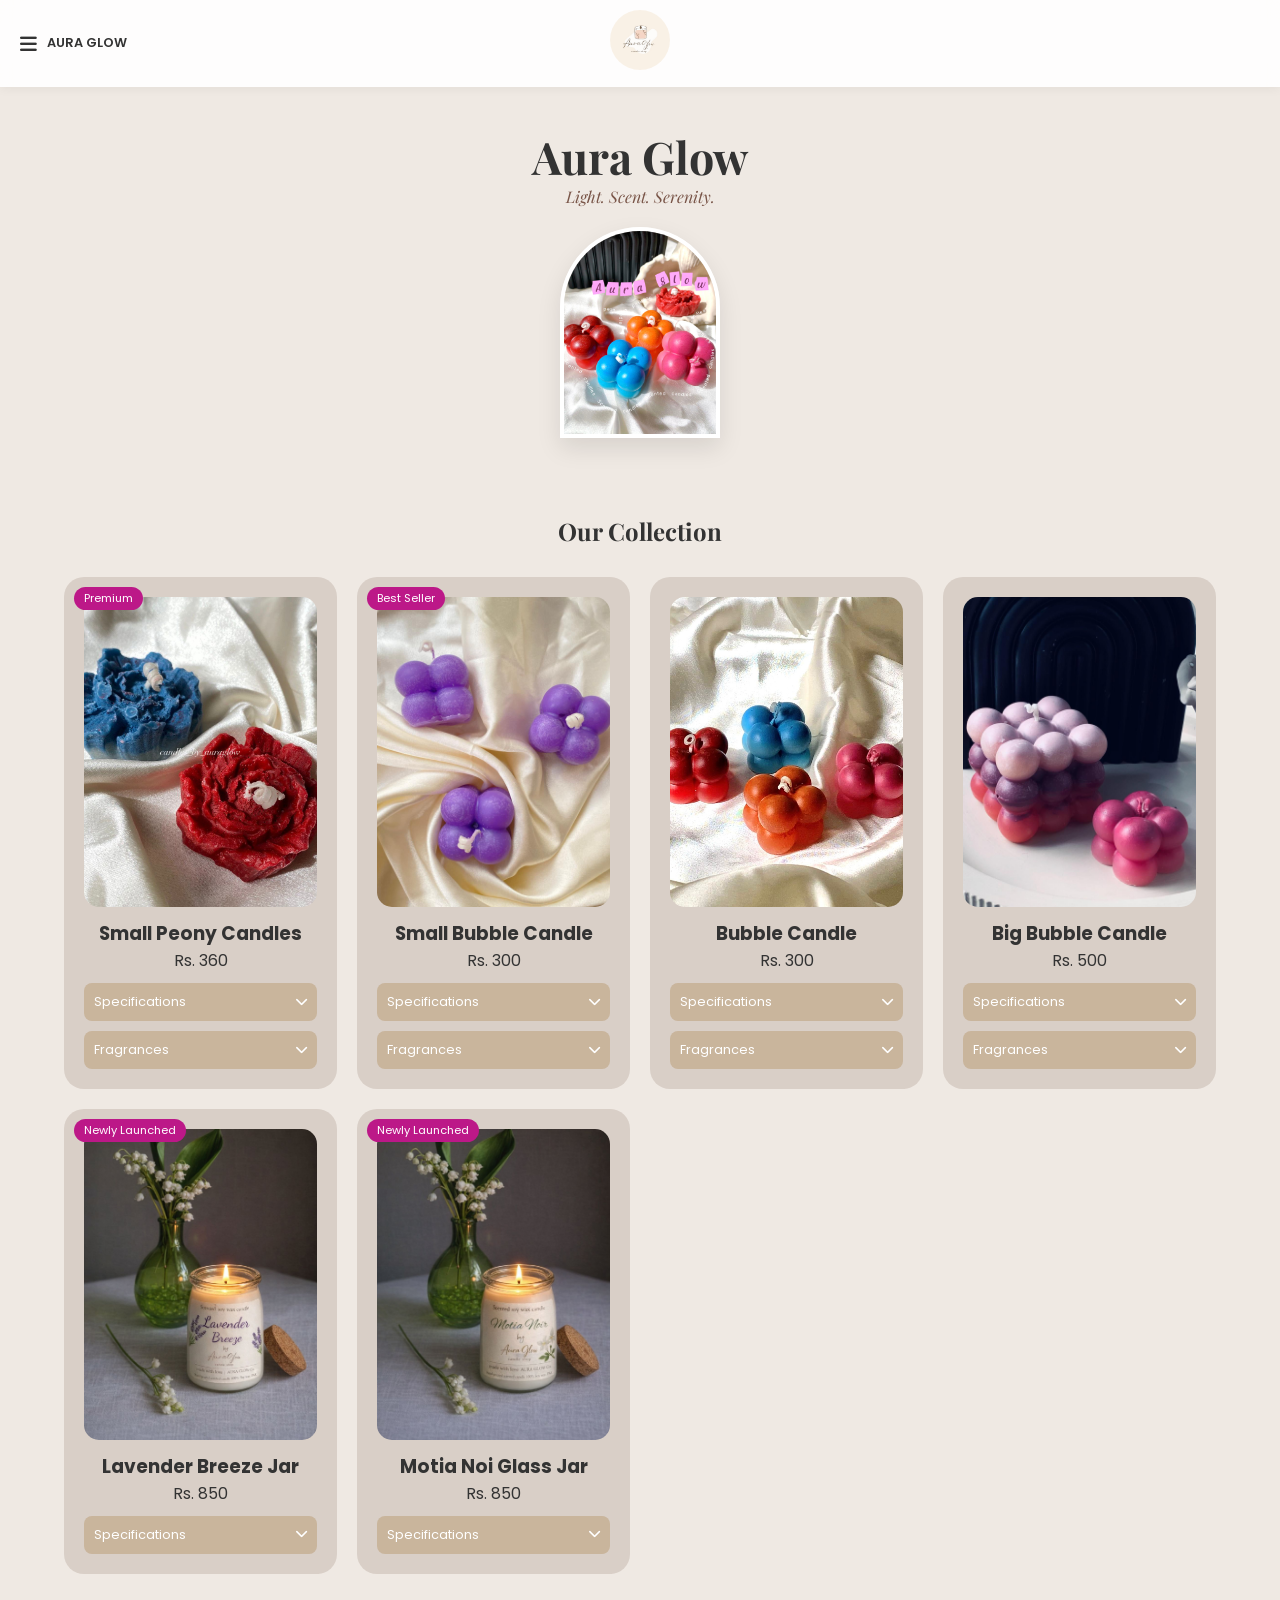
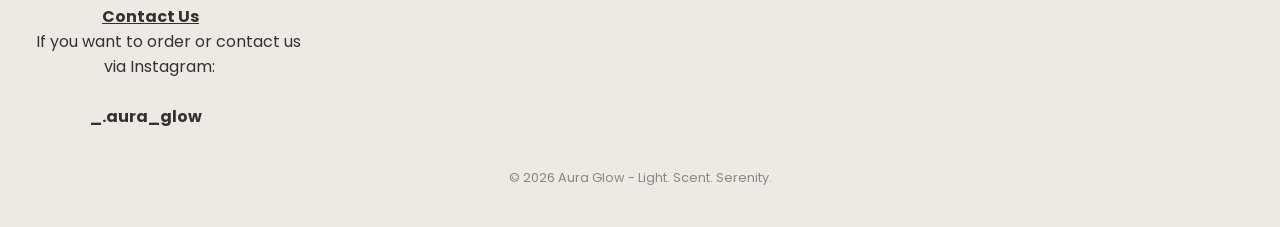
==== index.html @ 38834347 "Add files via upload" ====
<!DOCTYPE html>
<html lang="en">
<head>
    <meta charset="UTF-8">
    <meta name="viewport" content="width=device-width, initial-scale=1.0, maximum-scale=1.0, user-scalable=no">
    <title>Aura Glow | Premium Handcrafted Candles</title>

    <link rel="stylesheet" href="https://cdnjs.cloudflare.com/ajax/libs/font-awesome/6.0.0/css/all.min.css">
    <link rel="stylesheet" href="style.css">
    <link rel="stylesheet" href="animations.css">

    <link href="https://fonts.googleapis.com/css2?family=Playfair+Display&family=Poppins:wght@300;400;600&display=swap" rel="stylesheet">
</head>

<body>

<header class="main-header">
    <div class="nav-left">
        <i class="fas fa-bars menu-icon"></i>
        <span class="nav-text">Aura Glow</span>
    </div>

    <div class="logo-container">
        <img src="./AURA GLOW LOGO .jpg" alt="Aura Glow Logo" class="main-logo">
    </div>

    <div class="nav-right"></div>
</header>

<!-- HERO -->
<section class="hero slide-up">
    <div class="hero-content">
        <h1>Aura Glow</h1>
        <p class="slogan-text">Light. Scent. Serenity.</p>

        <div class="special-animation-wrapper">
            <img src="./Animation Image .jpg" alt="Aura Glow Aesthetic" class="floating-img">
        </div>
    </div>
</section>

<!-- PRODUCTS -->
<section class="products">
    <h2 class="section-title">Our Collection</h2>

    <div class="grid-container">

        <div class="product-card fade-in">
            <span class="badge">Premium</span>
            <div class="img-box"><img src="./IMG-1.jpg" alt=""></div>
            <h3>Small Peony Candles</h3>
            <p class="price">Rs. 360</p>

            <div class="details-dropdown">
                <button class="drop-btn">Specifications <i class="fas fa-chevron-down"></i></button>
                <div class="drop-content"><p>Handcrafted with pure soy wax and premium oils.</p></div>
            </div>

            <div class="details-dropdown">
                <button class="drop-btn">Fragrances <i class="fas fa-chevron-down"></i></button>
                <div class="drop-content"><ul><li>Lavender, Vanilla, Motia, Rose, Oud</li></ul></div>
            </div>
        </div>

        <div class="product-card fade-in">
            <span class="badge">Best Seller</span>
            <div class="img-box"><img src="./IMG-2.jpg"></div>
            <h3>Small Bubble Candle</h3>
            <p class="price">Rs. 300</p>

            <div class="details-dropdown">
                <button class="drop-btn">Specifications <i class="fas fa-chevron-down"></i></button>
                <div class="drop-content"><p>Aesthetic decor candle made with soy wax blend.</p></div>
            </div>

            <div class="details-dropdown">
                <button class="drop-btn">Fragrances <i class="fas fa-chevron-down"></i></button>
                <div class="drop-content"><ul><li>Lavender, Vanilla, Motia, Rose, Oud</li></ul></div>
            </div>
        </div>

        <div class="product-card fade-in">
            <div class="img-box"><img src="./IMG-3.jpg"></div>
            <h3>Bubble Candle</h3>
            <p class="price">Rs. 300</p>

            <div class="details-dropdown">
                <button class="drop-btn">Specifications <i class="fas fa-chevron-down"></i></button>
                <div class="drop-content"><p>Beautifully colored and scented with high quality oils.</p></div>
            </div>

            <div class="details-dropdown">
                <button class="drop-btn">Fragrances <i class="fas fa-chevron-down"></i></button>
                <div class="drop-content"><ul><li>Lavender, Vanilla, Motia, Rose, Oud</li></ul></div>
            </div>
        </div>

        <div class="product-card fade-in">
            <div class="img-box"><img src="./IMG-4.jpg"></div>
            <h3>Big Bubble Candle</h3>
            <p class="price">Rs. 500</p>

            <div class="details-dropdown">
                <button class="drop-btn">Specifications <i class="fas fa-chevron-down"></i></button>
                <div class="drop-content"><p>Large statement piece made with eco-friendly soy wax.</p></div>
            </div>

            <div class="details-dropdown">
                <button class="drop-btn">Fragrances <i class="fas fa-chevron-down"></i></button>
                <div class="drop-content"><ul><li>Lavender, Vanilla, Motia, Rose, Oud</li></ul></div>
            </div>
        </div>

        <div class="product-card fade-in">
            <span class="badge">Newly Launched</span>
            <div class="img-box"><img src="./IMG - 5.jpg"></div>
            <h3>Lavender Breeze Jar</h3>
            <p class="price">Rs. 850</p>

            <div class="details-dropdown">
                <button class="drop-btn">Specifications <i class="fas fa-chevron-down"></i></button>
                <div class="drop-content"><p>Aromatic jar candle for long-lasting relaxation.</p></div>
            </div>
        </div>

        <div class="product-card fade-in">
            <span class="badge">Newly Launched</span>
            <div class="img-box"><img src="./IMG-6.jpg"></div>
            <h3>Motia Noi Glass Jar</h3>
            <p class="price">Rs. 850</p>

            <div class="details-dropdown">
                <button class="drop-btn">Specifications <i class="fas fa-chevron-down"></i></button>
                <div class="drop-content"><p>Traditional floral scent in a premium glass jar.</p></div>
            </div>
        </div>

    </div>
</section>

<!-- CONTACT SIDE -->
<div class="contact-side-box">
    <pre><h4>                                  <u>Contact Us</u></h4><p>         If you want to order or contact us
                          via Instagram:</p>
<strong>                              _.aura_glow</strong></pre>
</div>

<footer>
    <p>&copy; 2026 Aura Glow - Light. Scent. Serenity.</p>
</footer>

<script src="script.js"></script>
</body>
</html>
---- style.css ----
:root {
    --bg: #EFE9E3;
    --card: #D9CFC7;
    --accent: #C9B59C;
    --dark: #333;
}

* { margin:0; padding:0; box-sizing:border-box; font-family:'Poppins', sans-serif; }

body { background: var(--bg); color: var(--dark); overflow-x:hidden; }

.main-header { display: flex; justify-content: space-between; align-items: center; padding: 10px 20px; background: rgba(255,255,255,0.9); position: sticky; top:0; z-index:1000; backdrop-filter: blur(10px); box-shadow:0 2px 10px rgba(0,0,0,0.05); }

.nav-left, .nav-right { flex: 1; display: flex; align-items: center; }
.nav-right { justify-content:flex-end; }

.menu-icon { font-size:1.2rem; margin-right:10px; cursor:pointer; }
.nav-text { font-size:0.8rem; font-weight:600; text-transform:uppercase; }
.main-logo { max-width:60px; border-radius:50%; }

.cart-trigger { position: relative; font-size:1.4rem; cursor:pointer; }
#cart-count { background:#bc1888; color:#fff; font-size:0.6rem; padding:2px 6px; border-radius:10px; position:absolute; top:-5px; right:-8px; }

.hero { padding: 40px 20px; text-align:center; }
.hero h1 { font-family:'Playfair Display'; font-size:2.8rem; }
.slogan-text { font-family:'Playfair Display'; font-style:italic; color:#795548; font-size:1rem; }
.floating-img { width:160px; border-radius:80px 80px 0 0; border:4px solid #fff; margin-top:20px; box-shadow:0 10px 25px rgba(0,0,0,0.1); animation: float 3.5s ease-in-out infinite; }

.products { padding:30px 5%; }
.section-title { text-align:center; margin-bottom:30px; font-family:'Playfair Display'; }

.grid-container { display:grid; grid-template-columns: repeat(auto-fit, minmax(250px,1fr)); gap:20px; }

.product-card { background: var(--card); padding:20px; border-radius:20px; text-align:center; position:relative; }
.badge { position:absolute; top:10px; left:10px; background:#bc1888; color:#fff; font-size:0.7rem; padding:3px 10px; border-radius:15px; }

/* IMAGE FIX */
.img-box { width:100%; aspect-ratio:3/4; overflow:hidden; border-radius:15px; margin-bottom:12px; }
.img-box img { width:100%; height:100%; object-fit:cover; display:block; }

.drop-btn { width:100%; background: var(--accent); border:none; color:#fff; padding:10px; border-radius:8px; margin-top:10px; cursor:pointer; font-size:0.8rem; display:flex; justify-content:space-between; align-items:center; }
.drop-content { display:none; background: rgba(255,255,255,0.4); padding:10px; border-radius:8px; font-size:0.8rem; text-align:left; margin-top:5px; }

.add-to-cart-btn { width:100%; background: var(--dark); color:#fff; border:none; padding:12px; border-radius:8px; font-weight:600; cursor:pointer; margin-top:12px; }

.cart-sidebar { position:fixed; right:-100%; top:0; width:320px; height:100%; background:#fff; z-index:2000; transition:0.4s; padding:25px; display:flex; flex-direction:column; }
.cart-sidebar.active { right:0; }
.cart-header { display:flex; justify-content:space-between; border-bottom:1px solid #eee; padding-bottom:15px; align-items:center; }
.cart-body { flex:1; overflow-y:auto; padding:20px 0; }
.cart-item { display:flex; justify-content:space-between; margin-bottom:15px; font-size:0.9rem; border-bottom:1px solid #f9f9f9; padding-bottom:5px; }
.checkout-btn { width:100%; background:linear-gradient(45deg,#f09433,#bc1888); color:#fff; border:none; padding:15px; border-radius:10px; font-weight:bold; cursor:pointer; }

.insta-btn-float { position:fixed; bottom:20px; right:20px; background:linear-gradient(45deg,#f09433,#dc2743,#bc1888); color:#fff; padding:12px 20px; border-radius:30px; display:flex; align-items:center; gap:10px; cursor:pointer; z-index:500; box-shadow:0 5px 15px rgba(0,0,0,0.2); }
.float-text { font-weight:600; font-size:0.9rem; }
footer { text-align:center; padding:40px; font-size:0.8rem; color:#888; }

@media (max-width:600px) {
    .grid-container { grid-template-columns:1fr 1fr; gap:12px; }
    .img-box { aspect-ratio:3/4; } /* vertical mobile box */
    .nav-text { display:none; }
}

/* Animations */
@keyframes float { 0%,100%{transform:translateY(0);} 50%{transform:translateY(-15px);} }
---- animations.css ----
/* animations.css */
.fade-in { opacity: 0; transform: translateY(20px); transition: 0.7s ease-out; }
.fade-in.appear { opacity: 1; transform: translateY(0); }

.slide-up { animation: slideUp 0.8s ease-out forwards; }
@keyframes slideUp { from { opacity: 0; transform: translateY(30px); } to { opacity: 1; transform: translateY(0); } }

.floating-img { animation: float 3.5s ease-in-out infinite; }
@keyframes float { 0%, 100% { transform: translateY(0); } 50% { transform: translateY(-15px); } }
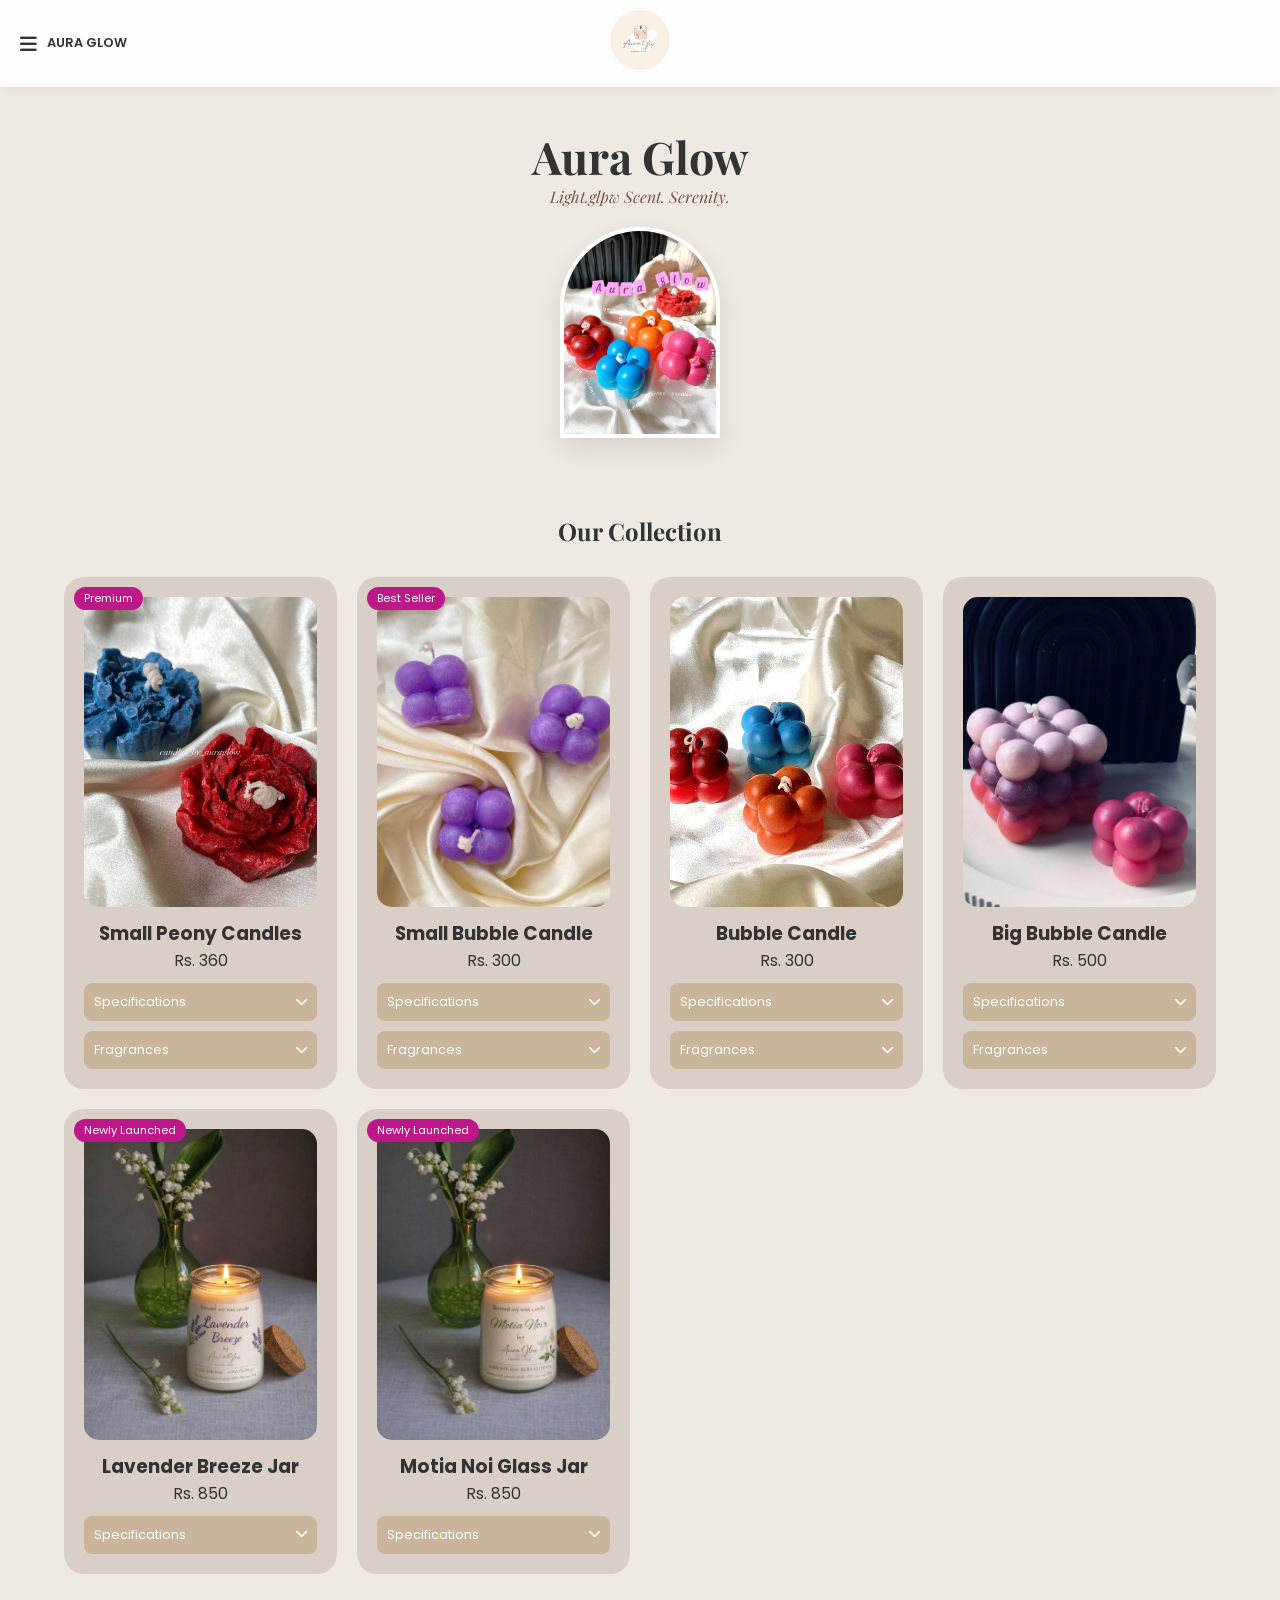
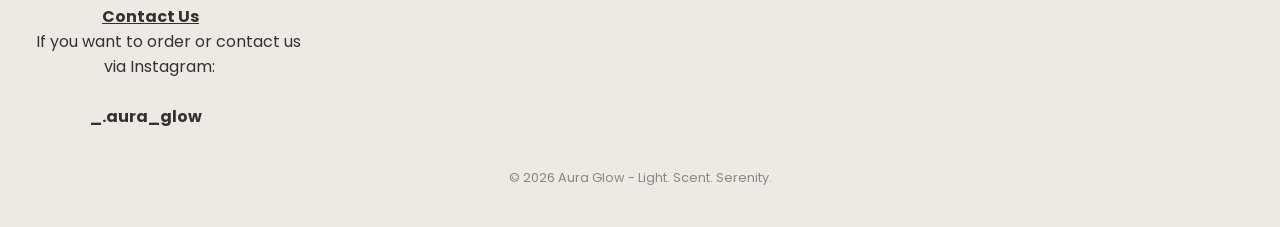
==== commit fb0cd443: "Update index.html" ====
--- a/index.html
+++ b/index.html
@@ -31,7 +31,7 @@
 <section class="hero slide-up">
     <div class="hero-content">
         <h1>Aura Glow</h1>
-        <p class="slogan-text">Light. Scent. Serenity.</p>
+        <p class="slogan-text">Light.glpw Scent. Serenity.</p>
 
         <div class="special-animation-wrapper">
             <img src="./Animation Image .jpg" alt="Aura Glow Aesthetic" class="floating-img">
@@ -151,4 +151,4 @@
 
 <script src="script.js"></script>
 </body>
-</html>+</html>
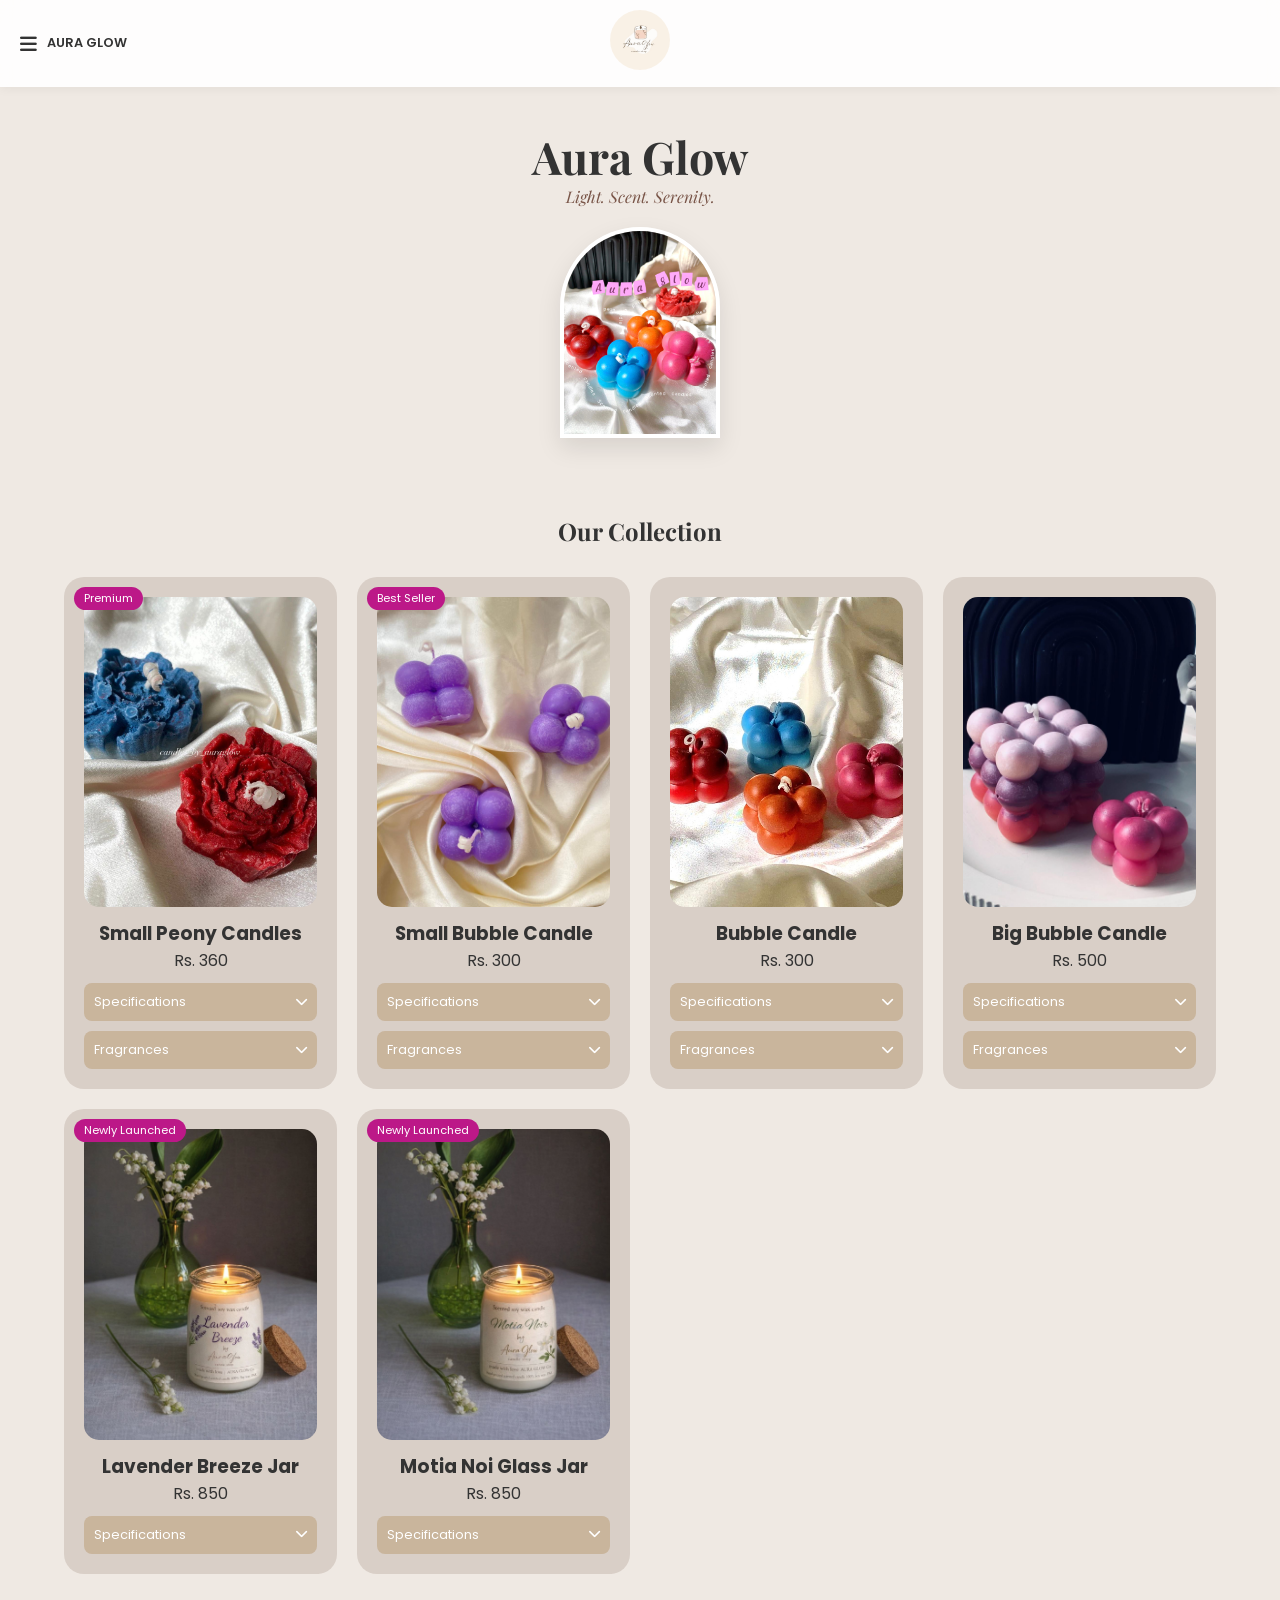
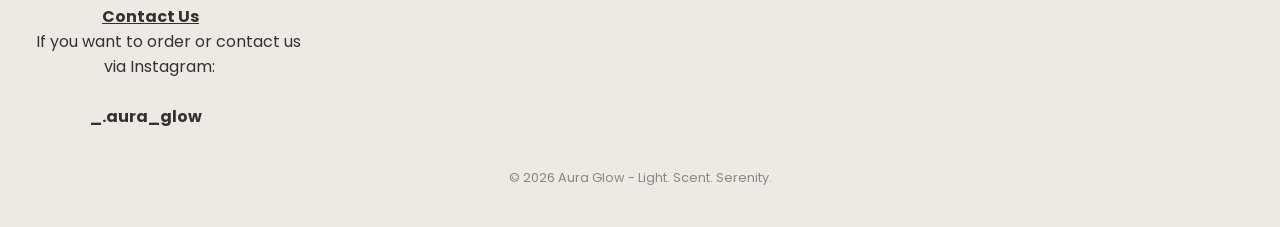
==== commit d875d70f: "Update index.html" ====
--- a/index.html
+++ b/index.html
@@ -31,7 +31,7 @@
 <section class="hero slide-up">
     <div class="hero-content">
         <h1>Aura Glow</h1>
-        <p class="slogan-text">Light.glpw Scent. Serenity.</p>
+        <p class="slogan-text">Light. Scent. Serenity.</p>
 
         <div class="special-animation-wrapper">
             <img src="./Animation Image .jpg" alt="Aura Glow Aesthetic" class="floating-img">
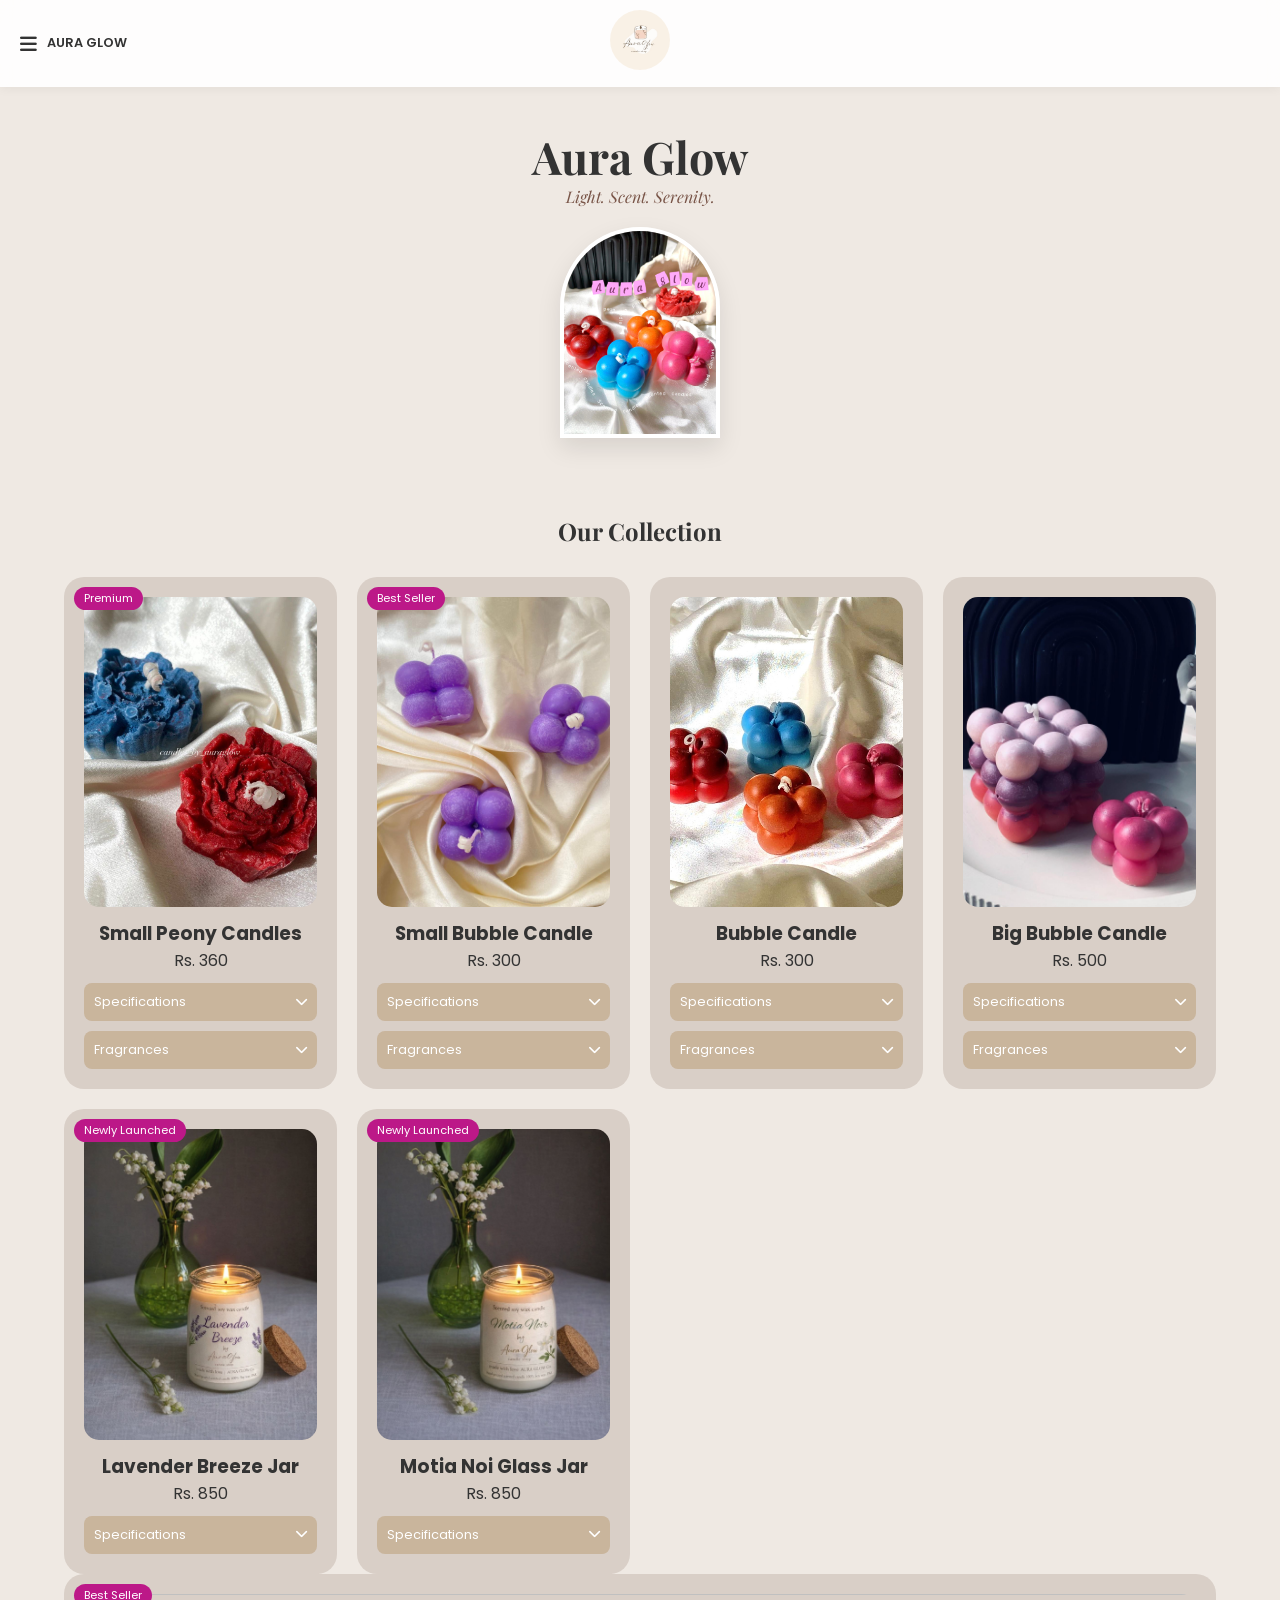
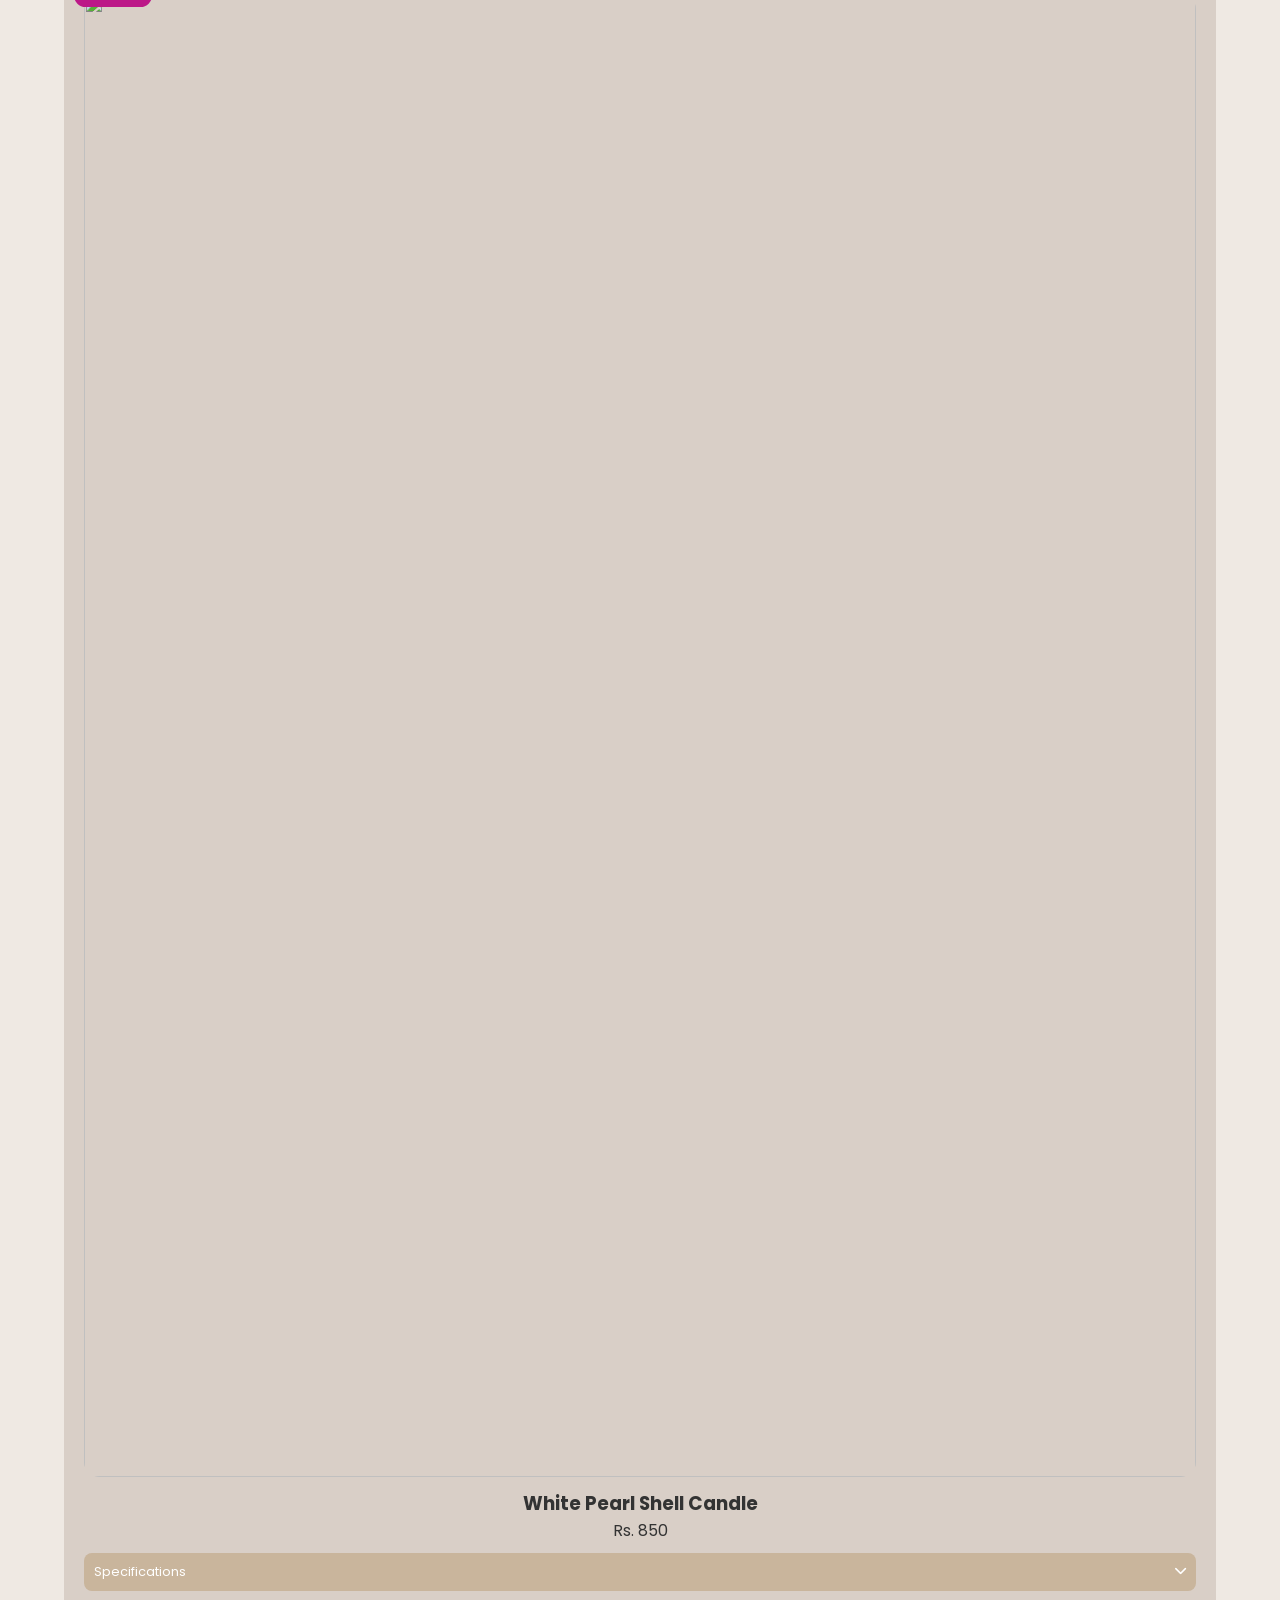
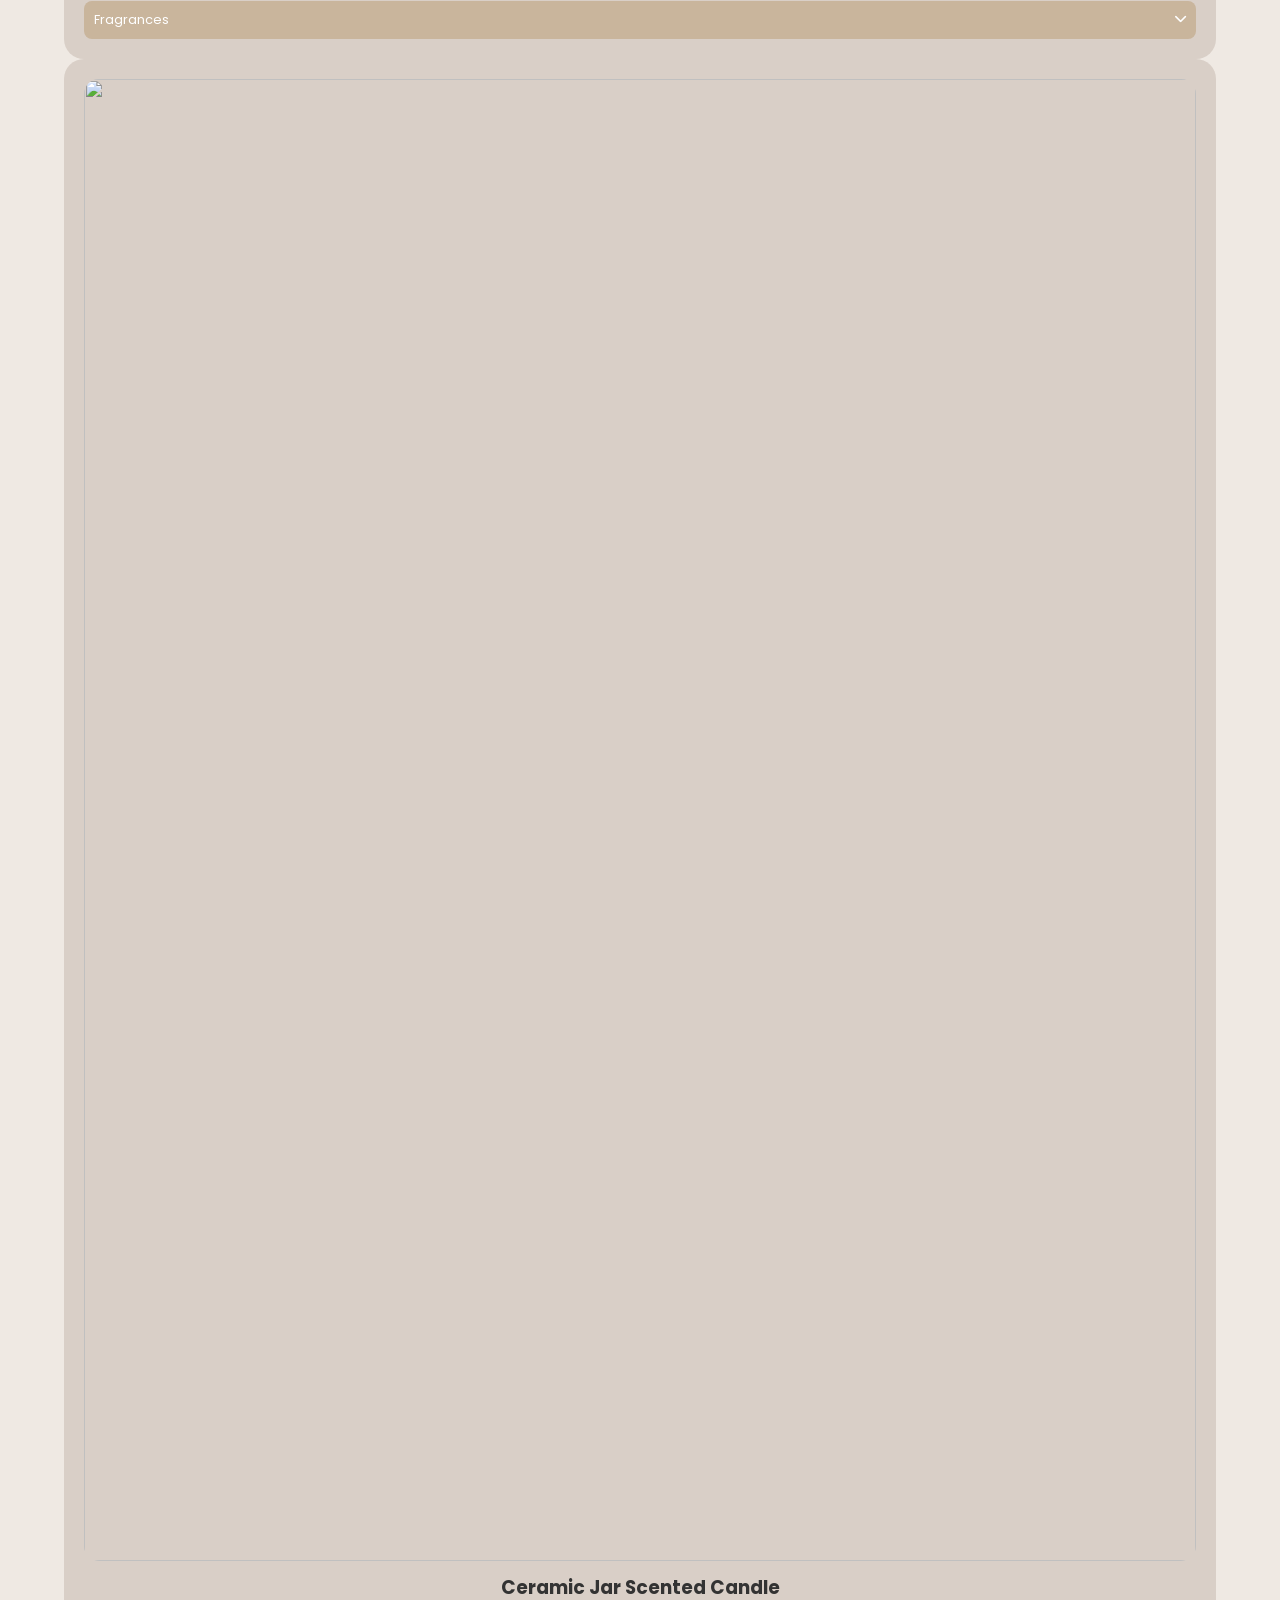
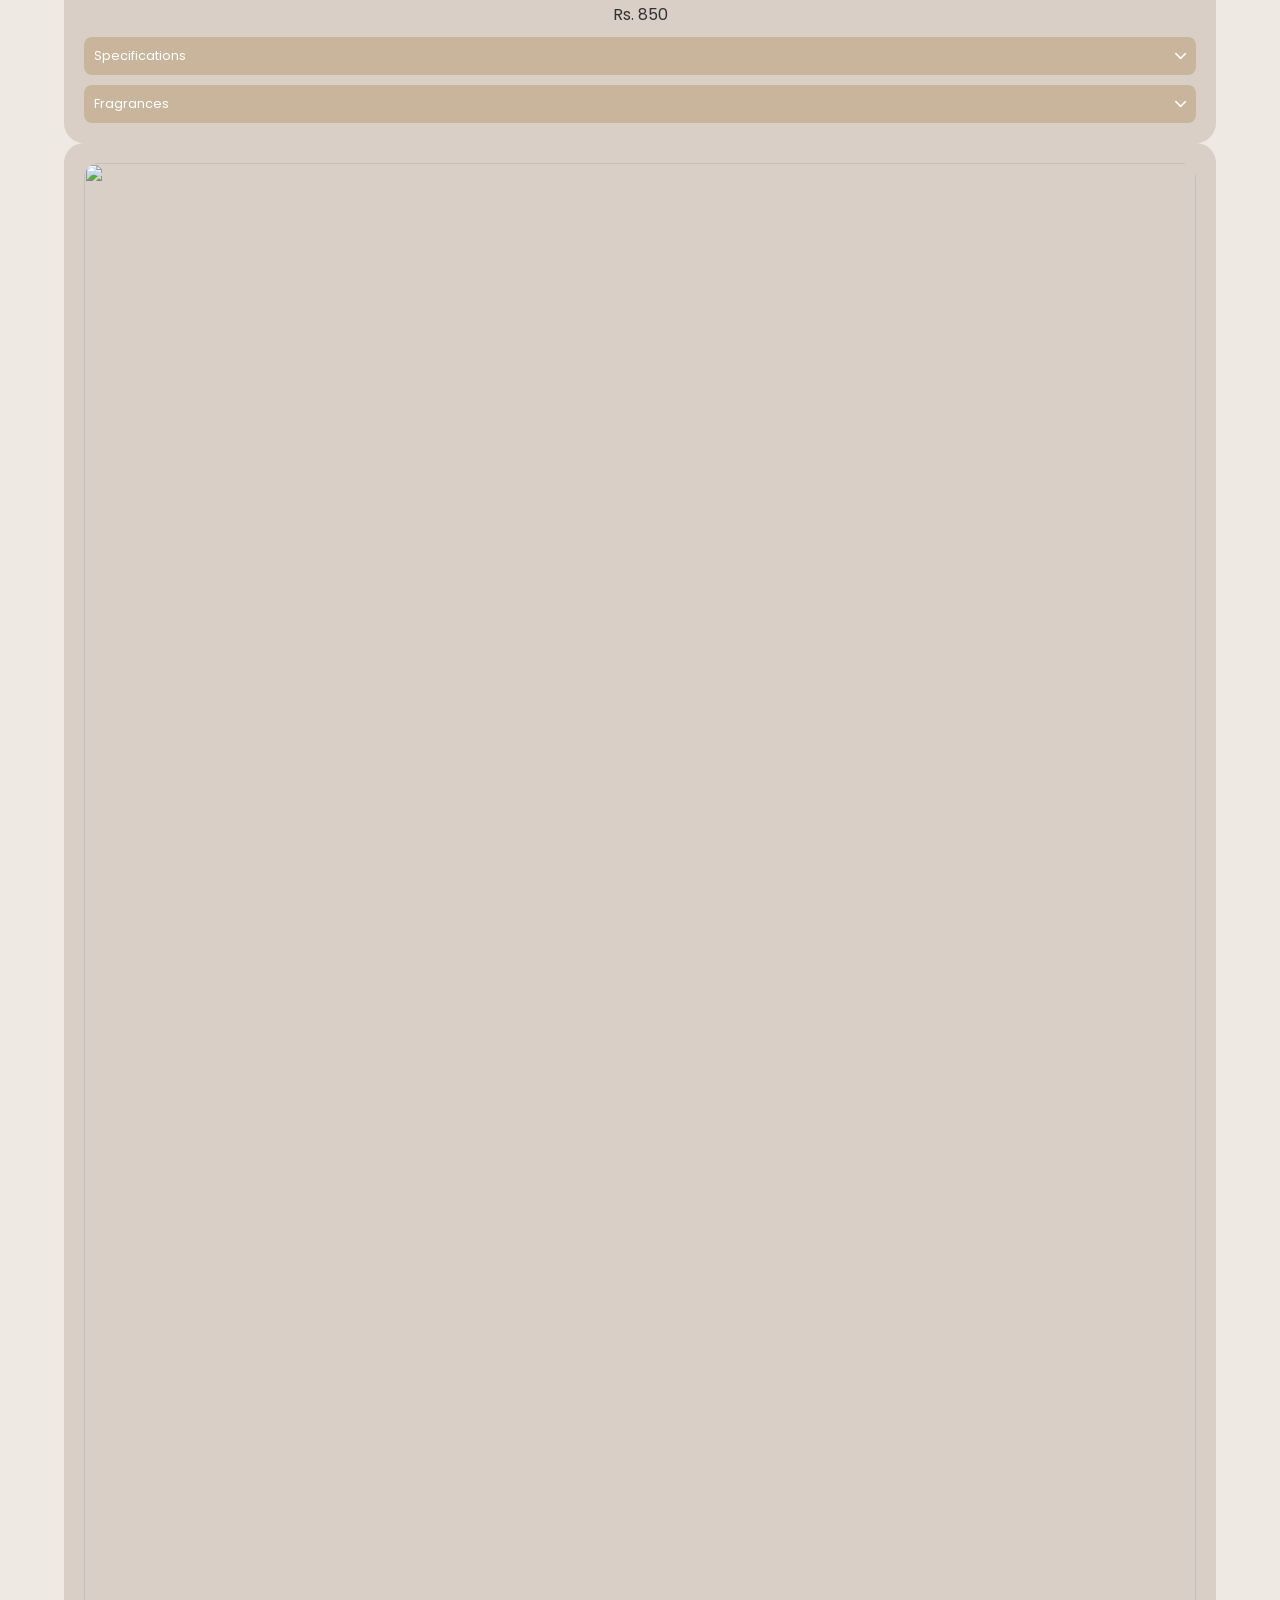
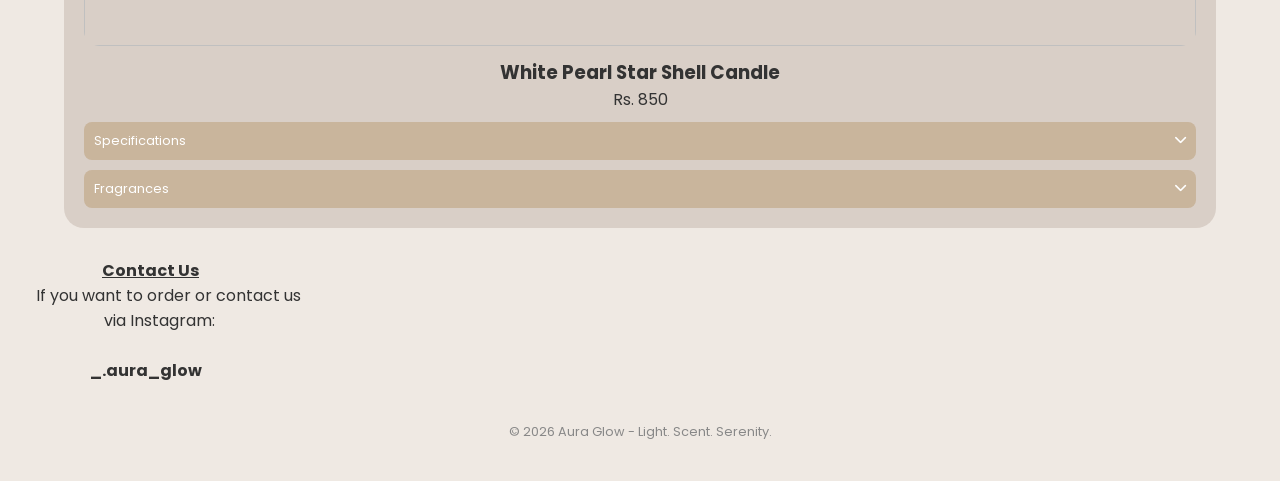
==== commit 0dae9224: "Update index.html" ====
--- a/index.html
+++ b/index.html
@@ -136,6 +136,52 @@
         </div>
 
     </div>
+    <div class="product-card fade-in">
+            <span class="badge">Best Seller</span>
+            <div class="img-box"><img src="./IMGG7.jpg"></div>
+            <h3>White Pearl Shell Candle</h3>
+            <p class="price">Rs. 850</p>
+
+            <div class="details-dropdown">
+                <button class="drop-btn">Specifications <i class="fas fa-chevron-down"></i></button>
+                <div class="drop-content"><p>Handcrafted with pure soy wax and premium oils.</p></div>
+            </div>
+
+            <div class="details-dropdown">
+                <button class="drop-btn">Fragrances <i class="fas fa-chevron-down"></i></button>
+                <div class="drop-content"><ul><li>Lavender, Vanilla, Motia, Rose, Oud</li></ul></div>
+            </div>
+        </div>
+     <div class="product-card fade-in">
+            <div class="img-box"><img src="./IMGG8.jpg"></div>
+            <h3>Ceramic Jar Scented Candle</h3>
+            <p class="price">Rs. 850</p>
+
+            <div class="details-dropdown">
+                <button class="drop-btn">Specifications <i class="fas fa-chevron-down"></i></button>
+                <div class="drop-content"><p>Handcrafted with pure soy wax and premium oils.</p></div>
+            </div>
+
+            <div class="details-dropdown">
+                <button class="drop-btn">Fragrances <i class="fas fa-chevron-down"></i></button>
+                <div class="drop-content"><ul><li>Lavender, Vanilla, Motia, Rose, Oud</li></ul></div>
+            </div>
+        </div>
+     <div class="product-card fade-in">
+            <div class="img-box"><img src="./IMGG9.jpg"></div>
+            <h3>White Pearl Star Shell Candle</h3>
+            <p class="price">Rs. 850</p>
+
+            <div class="details-dropdown">
+                <button class="drop-btn">Specifications <i class="fas fa-chevron-down"></i></button>
+                <div class="drop-content"><p>Handcrafted with pure soy wax and premium oils.</p></div>
+            </div>
+
+            <div class="details-dropdown">
+                <button class="drop-btn">Fragrances <i class="fas fa-chevron-down"></i></button>
+                <div class="drop-content"><ul><li>Lavender, Vanilla, Motia, Rose, Oud</li></ul></div>
+            </div>
+        </div>
 </section>
 
 <!-- CONTACT SIDE -->
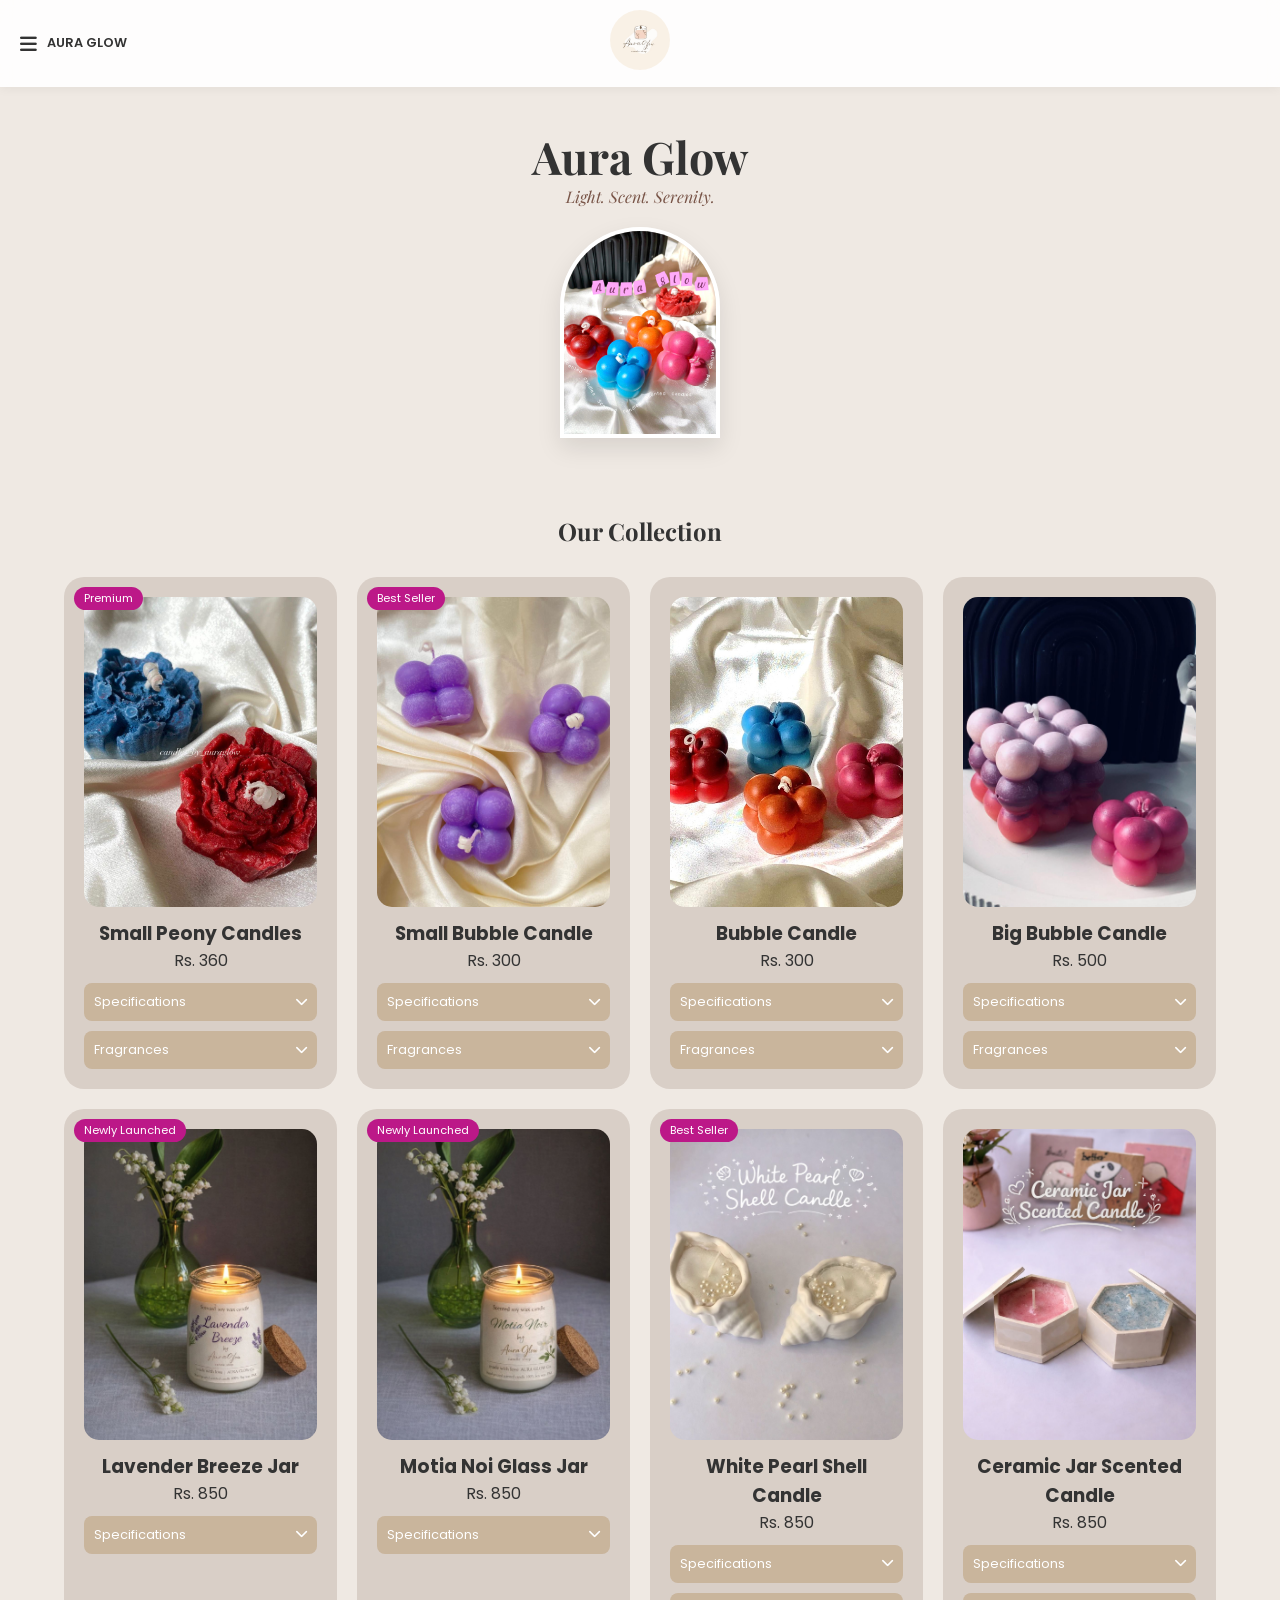
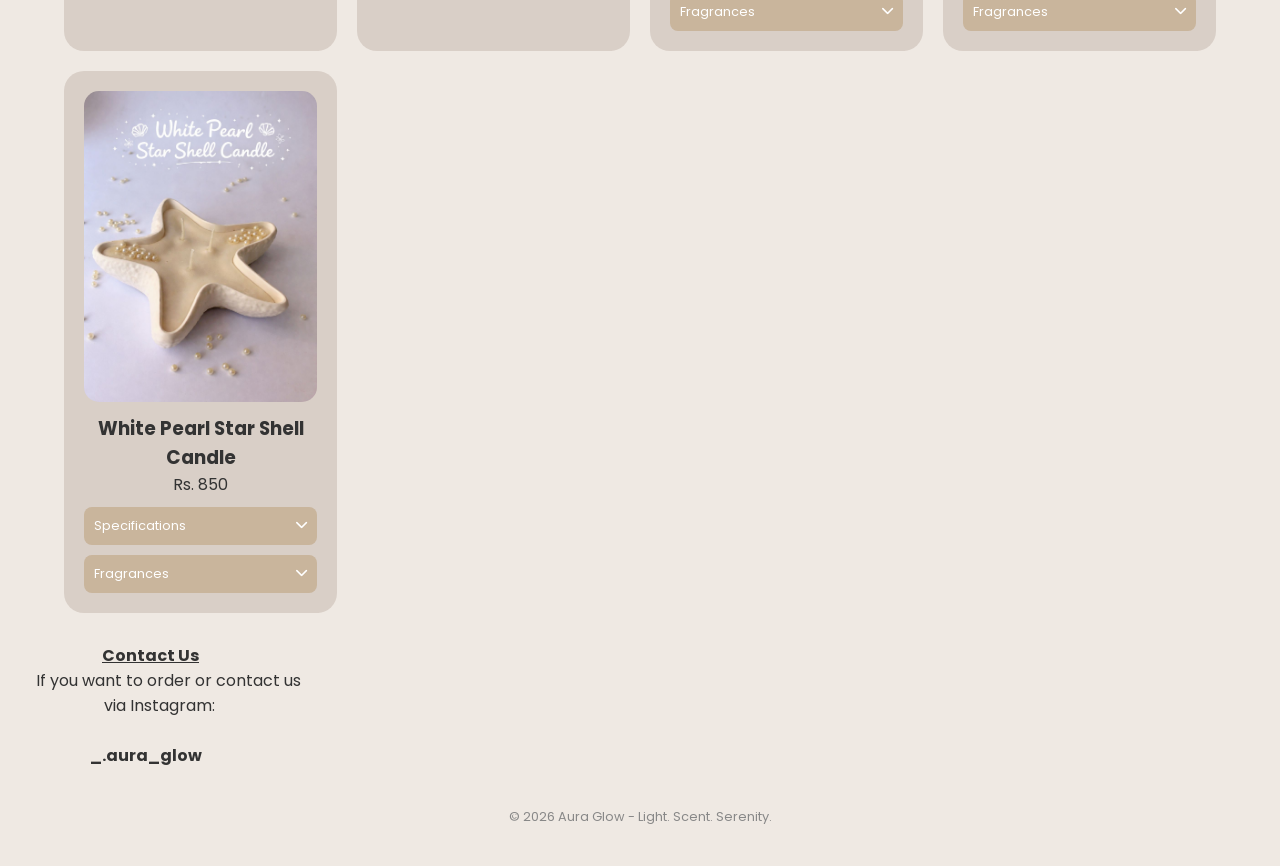
==== commit 5566e041: "Update index.html" ====
--- a/index.html
+++ b/index.html
@@ -134,8 +134,6 @@
                 <div class="drop-content"><p>Traditional floral scent in a premium glass jar.</p></div>
             </div>
         </div>
-
-    </div>
     <div class="product-card fade-in">
             <span class="badge">Best Seller</span>
             <div class="img-box"><img src="./IMGG7.jpg"></div>
@@ -167,6 +165,9 @@
                 <div class="drop-content"><ul><li>Lavender, Vanilla, Motia, Rose, Oud</li></ul></div>
             </div>
         </div>
+
+
+        
      <div class="product-card fade-in">
             <div class="img-box"><img src="./IMGG9.jpg"></div>
             <h3>White Pearl Star Shell Candle</h3>
@@ -182,6 +183,8 @@
                 <div class="drop-content"><ul><li>Lavender, Vanilla, Motia, Rose, Oud</li></ul></div>
             </div>
         </div>
+    </div>
+
 </section>
 
 <!-- CONTACT SIDE -->
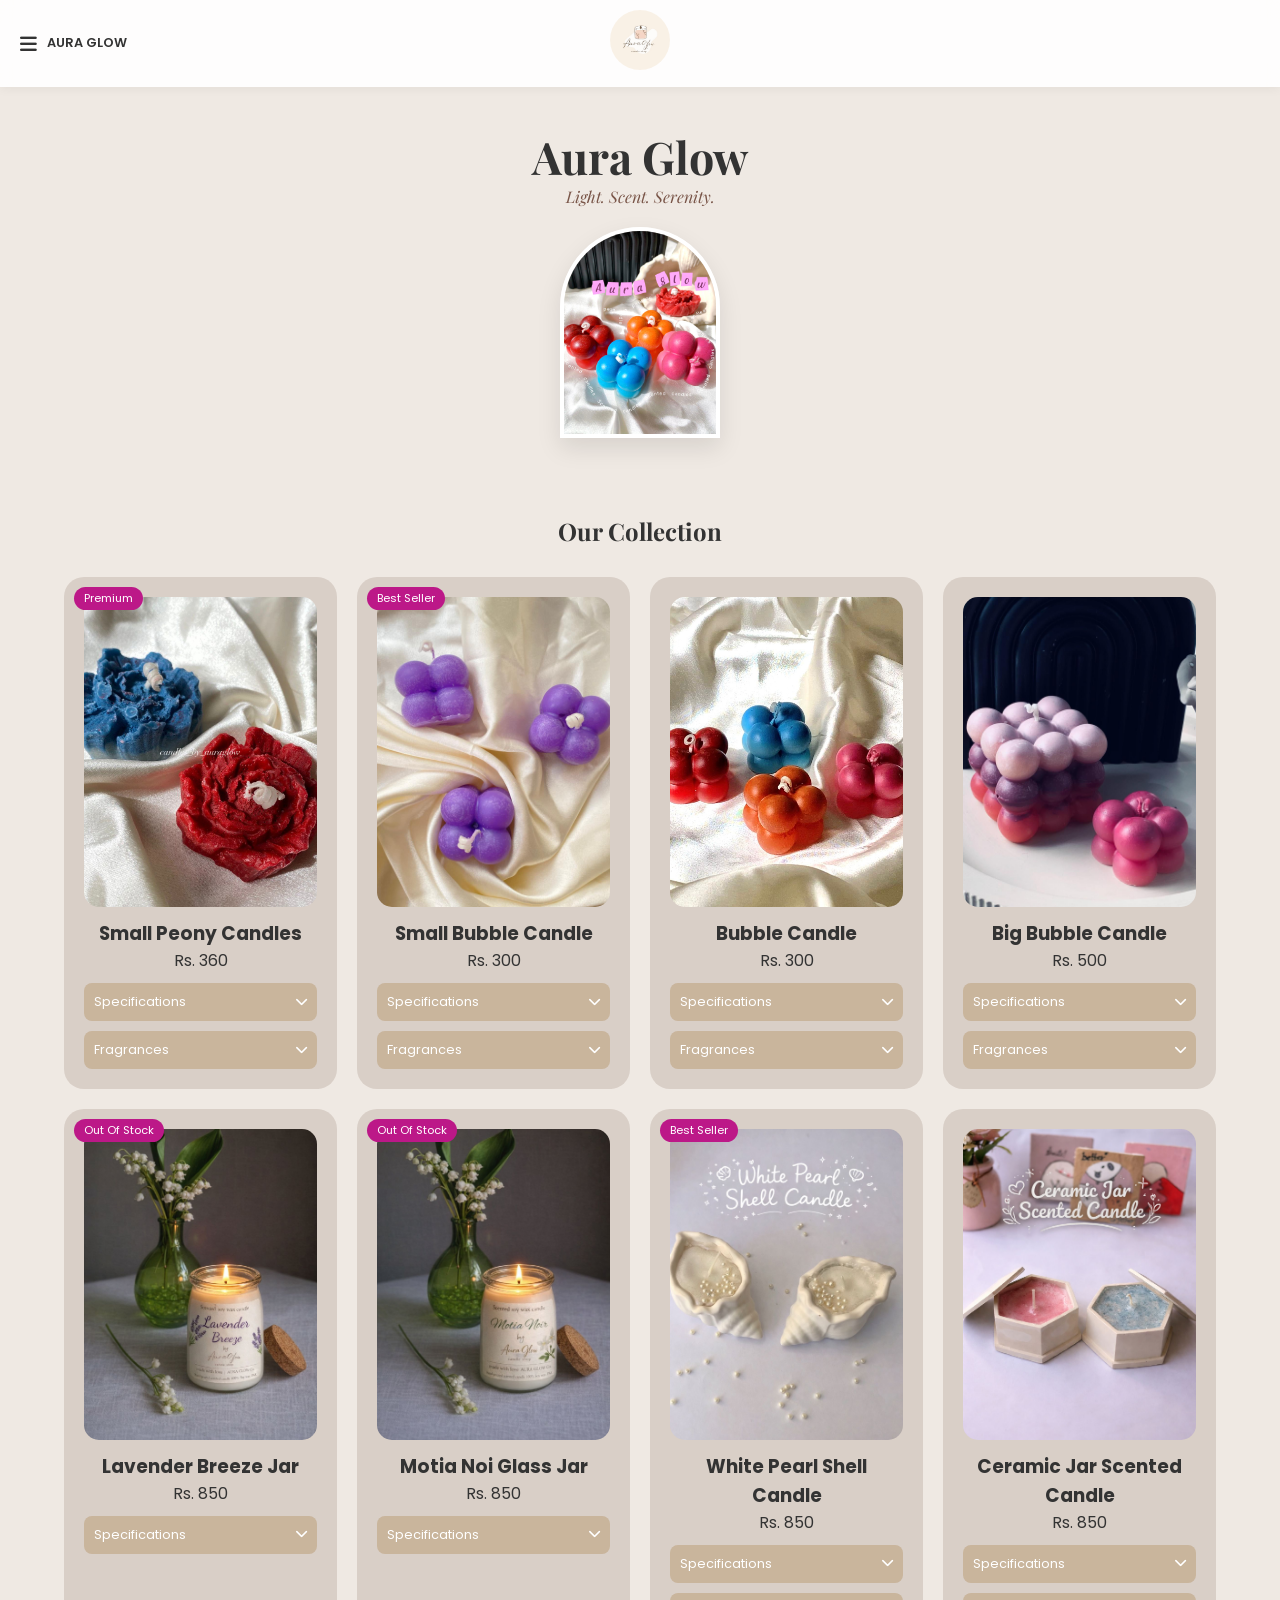
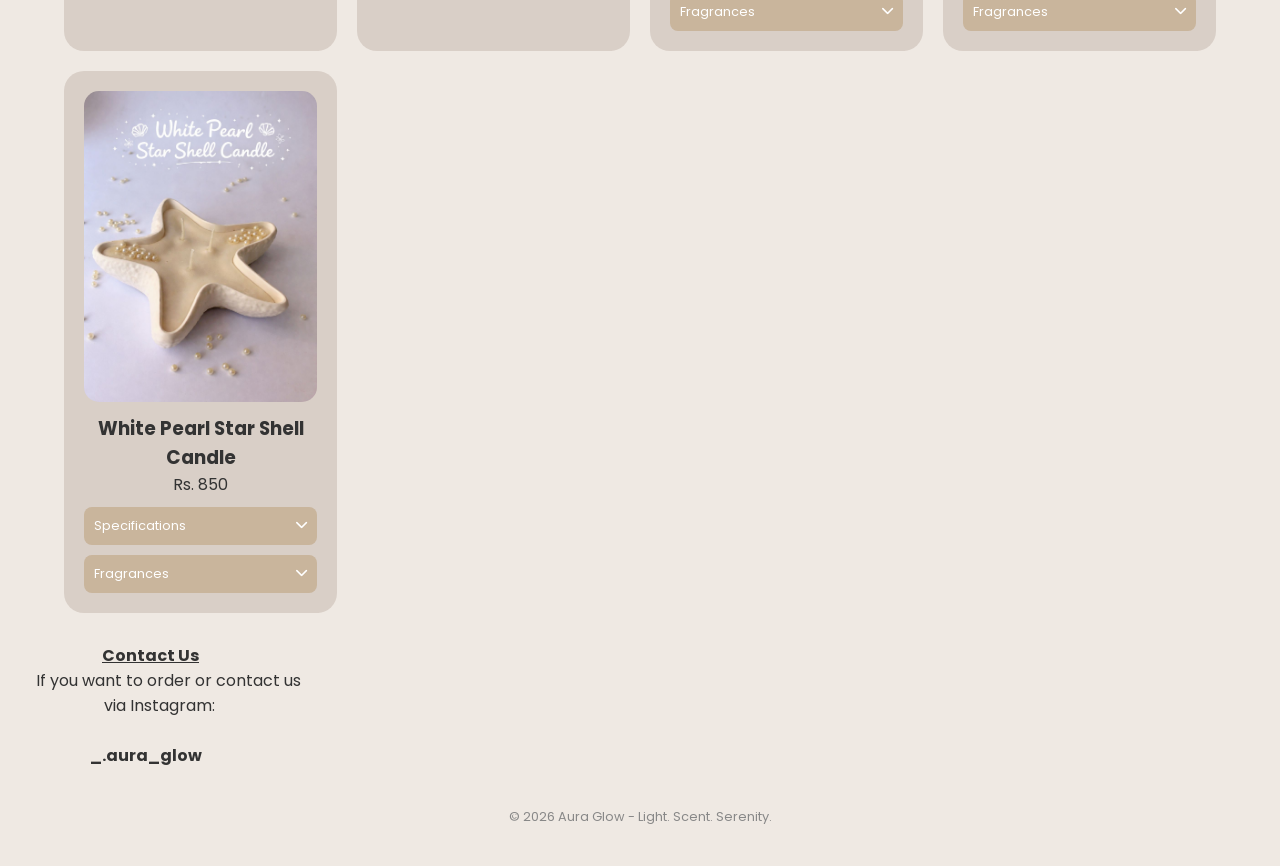
==== commit 9a9c0eed: "Update index.html" ====
--- a/index.html
+++ b/index.html
@@ -112,7 +112,7 @@
         </div>
 
         <div class="product-card fade-in">
-            <span class="badge">Newly Launched</span>
+            <span class="badge">Out Of Stock</span>
             <div class="img-box"><img src="./IMG - 5.jpg"></div>
             <h3>Lavender Breeze Jar</h3>
             <p class="price">Rs. 850</p>
@@ -124,7 +124,7 @@
         </div>
 
         <div class="product-card fade-in">
-            <span class="badge">Newly Launched</span>
+            <span class="badge">Out Of Stock</span>
             <div class="img-box"><img src="./IMG-6.jpg"></div>
             <h3>Motia Noi Glass Jar</h3>
             <p class="price">Rs. 850</p>
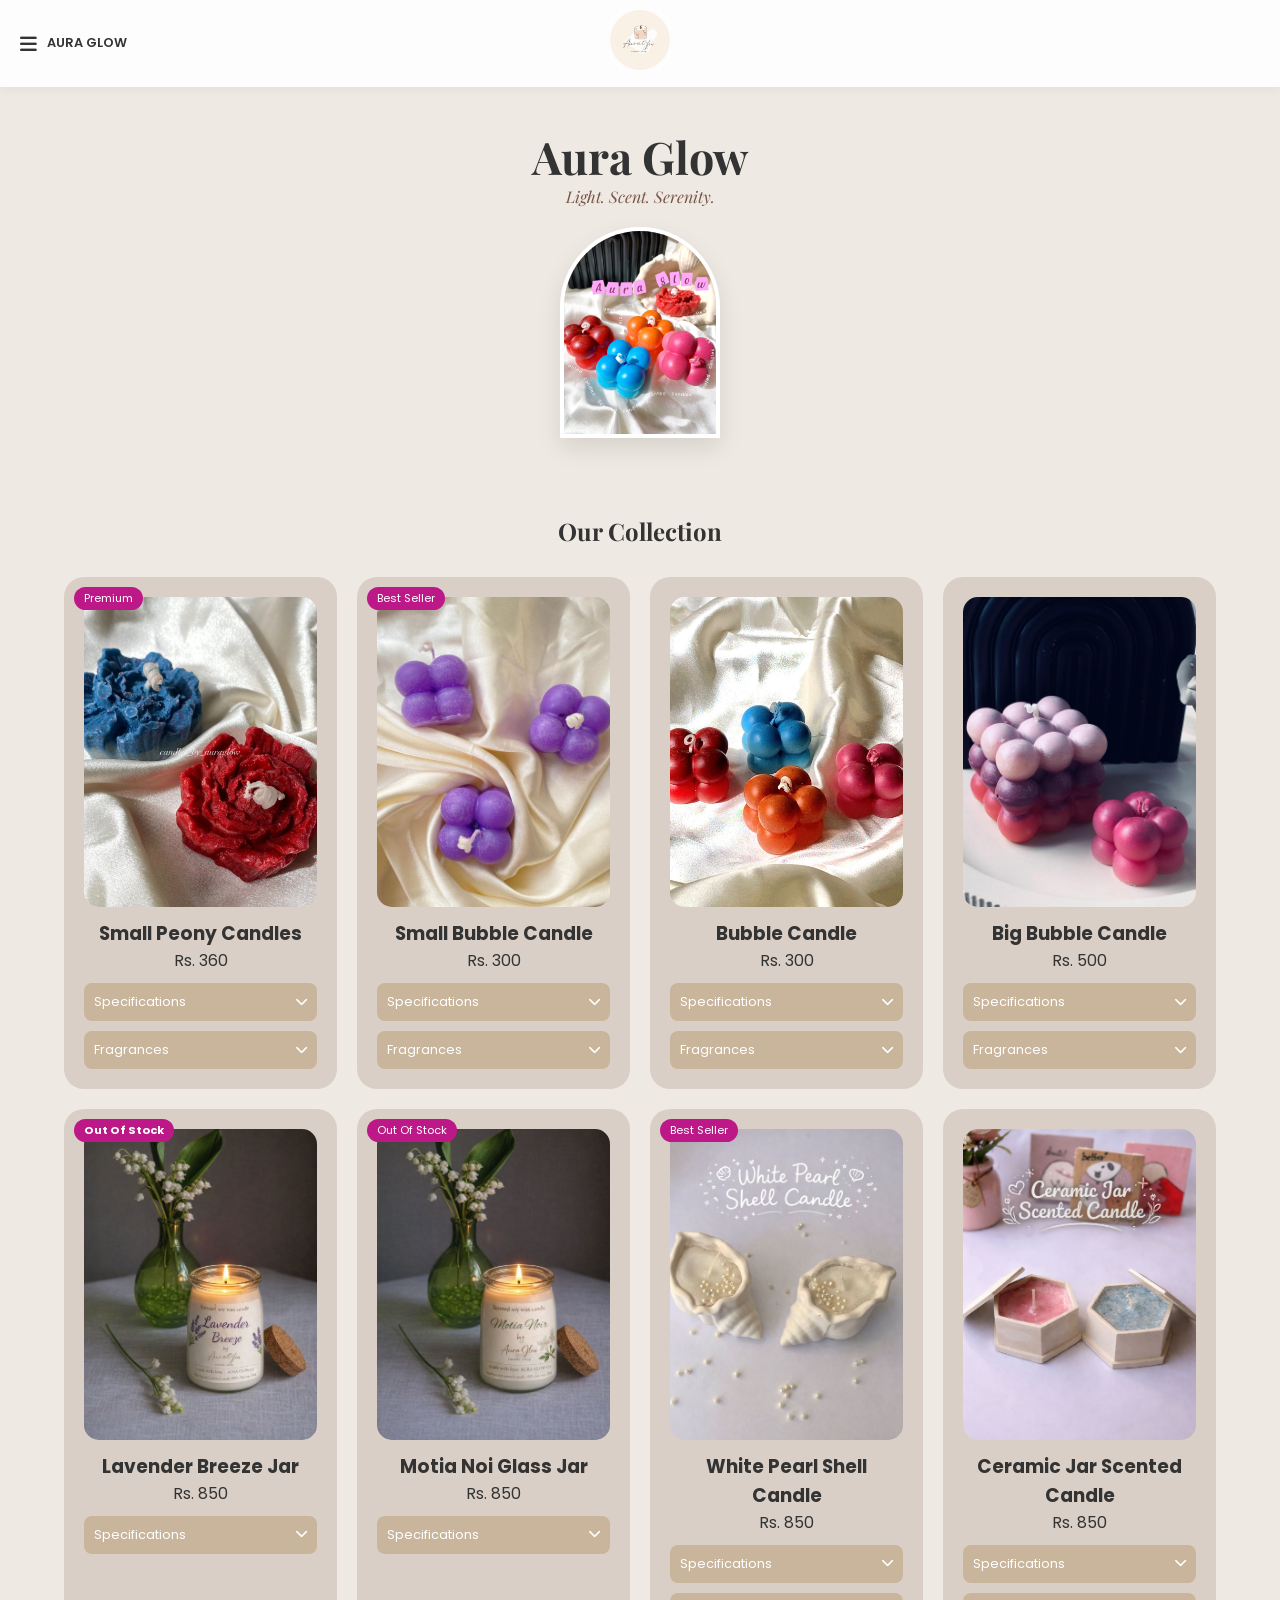
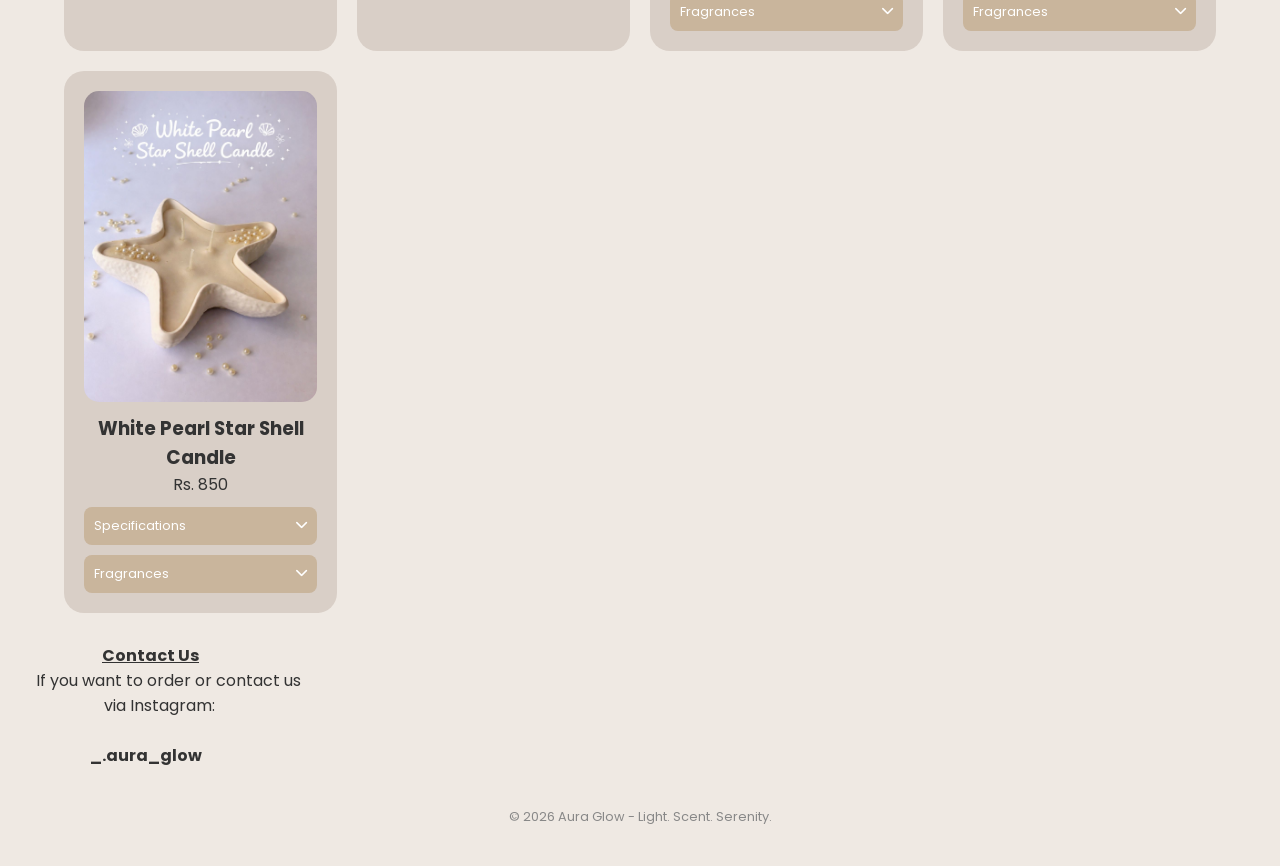
==== commit 356626f2: "Update index.html" ====
--- a/index.html
+++ b/index.html
@@ -112,7 +112,7 @@
         </div>
 
         <div class="product-card fade-in">
-            <span class="badge">Out Of Stock</span>
+            <span class="badge"><b>Out Of Stock</b></span>
             <div class="img-box"><img src="./IMG - 5.jpg"></div>
             <h3>Lavender Breeze Jar</h3>
             <p class="price">Rs. 850</p>
